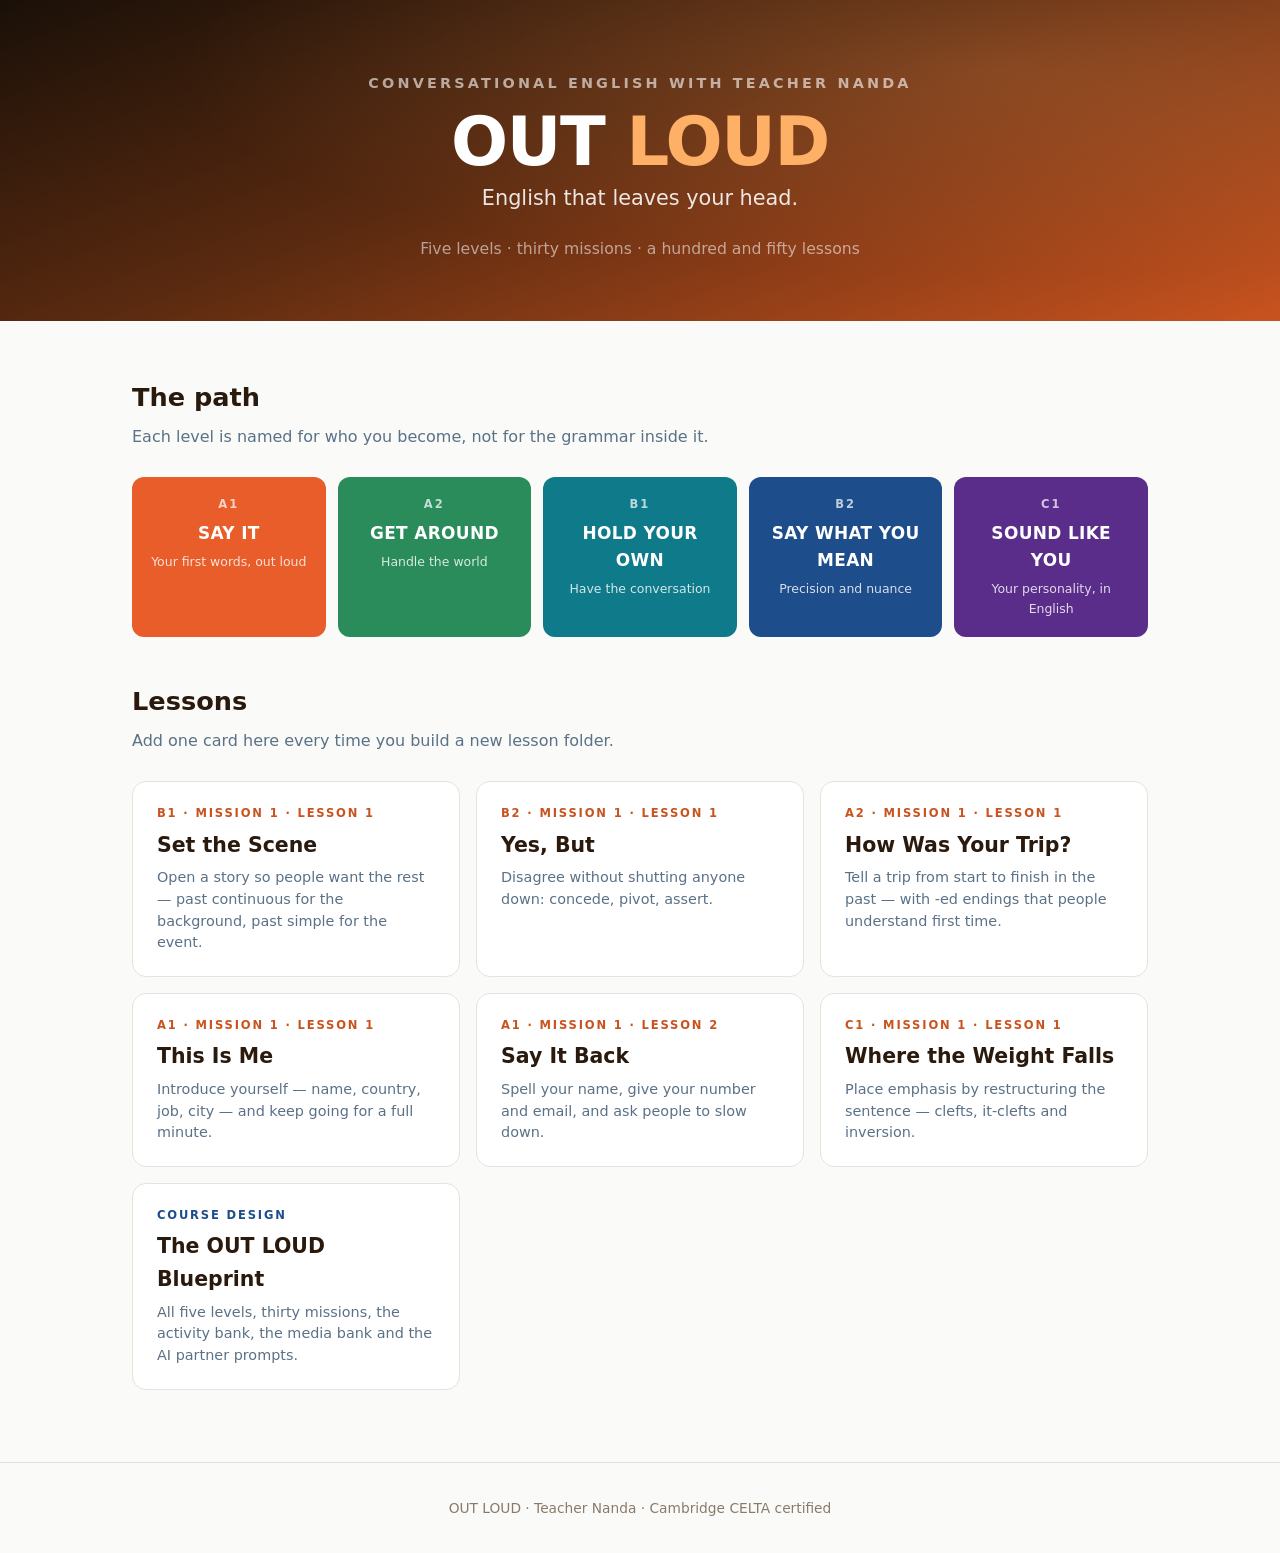
==== index.html @ fca95338 "Initial commit" ====
<!DOCTYPE html>
<html lang="en">
<head>
<meta charset="UTF-8">
<meta name="viewport" content="width=device-width, initial-scale=1.0">
<title>OUT LOUD — English with Teacher Nanda</title>
<style>
*,*::before,*::after{box-sizing:border-box;margin:0;padding:0}
body{font-family:'Segoe UI',system-ui,sans-serif;background:#FAFAF8;color:#1C2B3A;line-height:1.6}
.hero{background:linear-gradient(160deg,#1A1008 0%,#5A2A10 45%,#C9531F 100%);color:#fff;padding:72px 32px 60px;text-align:center;position:relative;overflow:hidden}
.hero::after{content:"";position:absolute;inset:0;background:radial-gradient(ellipse at 78% 22%,rgba(255,176,103,.18) 0%,transparent 58%)}
.hero>*{position:relative;z-index:2}
.kicker{font-size:.9rem;letter-spacing:.22em;text-transform:uppercase;color:rgba(255,255,255,.6);font-weight:600}
h1{font-size:4.2rem;font-weight:900;letter-spacing:-.02em;line-height:1;margin:14px 0 6px}
h1 em{font-style:normal;color:#FFB067}
.tag{font-size:1.3rem;color:rgba(255,255,255,.88);font-weight:400}
.sub{font-size:.98rem;color:rgba(255,255,255,.55);margin-top:20px}
.wrap{max-width:1080px;margin:0 auto;padding:56px 32px 72px}
h2{font-size:1.6rem;font-weight:900;color:#2A1A0E;margin:0 0 6px}
.lede{color:#5A7186;margin-bottom:28px}
.levels{display:grid;grid-template-columns:repeat(5,1fr);gap:12px;margin-bottom:44px}
@media(max-width:900px){.levels{grid-template-columns:1fr 1fr}.hero h1{font-size:3rem}}
.lv{border-radius:12px;padding:18px 16px;color:#fff;text-align:center}
.lv b{display:block;font-size:.72rem;letter-spacing:.18em;opacity:.72;margin-bottom:6px}
.lv span{font-size:1.06rem;font-weight:900;letter-spacing:.02em}
.lv i{display:block;font-style:normal;font-size:.78rem;opacity:.82;margin-top:5px}
.l1{background:#E85D2A}.l2{background:#2A8C5A}.l3{background:#0E7A8A}.l4{background:#1E4D8C}.l5{background:#5B2D8B}
.cards{display:grid;grid-template-columns:repeat(auto-fill,minmax(288px,1fr));gap:16px}
.c{display:block;background:#fff;border:1px solid #E8E2DA;border-radius:14px;padding:22px 24px;text-decoration:none;color:inherit;transition:transform .18s,box-shadow .18s,border-color .18s}
.c:hover{transform:translateY(-4px);box-shadow:0 8px 24px rgba(42,26,14,.12);border-color:#C9531F}
.c .code{font-size:.72rem;letter-spacing:.16em;text-transform:uppercase;font-weight:800;color:#C9531F;margin-bottom:6px}
.c .t{font-size:1.28rem;font-weight:800;color:#2A1A0E;margin-bottom:6px}
.c .d{font-size:.9rem;color:#5A7186;line-height:1.5}
.c.doc .code{color:#1E4D8C}
footer{text-align:center;padding:34px;color:#8A7A6A;font-size:.86rem;border-top:1px solid #E8E2DA}
</style>
</head>
<body>
<header class="hero">
  <div class="kicker">Conversational English with teacher Nanda</div>
  <h1>OUT <em>LOUD</em></h1>
  <p class="tag">English that leaves your head.</p>
  <p class="sub">Five levels · thirty missions · a hundred and fifty lessons</p>
</header>

<div class="wrap">
  <h2>The path</h2>
  <p class="lede">Each level is named for who you become, not for the grammar inside it.</p>
  <div class="levels">
    <div class="lv l1"><b>A1</b><span>SAY IT</span><i>Your first words, out loud</i></div>
    <div class="lv l2"><b>A2</b><span>GET AROUND</span><i>Handle the world</i></div>
    <div class="lv l3"><b>B1</b><span>HOLD YOUR OWN</span><i>Have the conversation</i></div>
    <div class="lv l4"><b>B2</b><span>SAY WHAT YOU MEAN</span><i>Precision and nuance</i></div>
    <div class="lv l5"><b>C1</b><span>SOUND LIKE YOU</span><i>Your personality, in English</i></div>
  </div>

  <h2>Lessons</h2>
  <p class="lede">Add one card here every time you build a new lesson folder.</p>
  <div class="cards" id="cards"></div>
</div>

<footer>OUT LOUD · Teacher Nanda · Cambridge CELTA certified</footer>

<script>
var courses = [
  { level: 'B1', folder: 'B1-M1-L1', file: 'index.html', code: 'B1 · Mission 1 · Lesson 1', title: 'Set the Scene', desc: 'Open a story so people want the rest — past continuous for the background, past simple for the event.' },
  { level: 'B2', folder: 'B2-M1-L1', file: 'index.html', code: 'B2 · Mission 1 · Lesson 1', title: 'Yes, But', desc: 'Disagree without shutting anyone down: concede, pivot, assert.' },
  { level: 'A2', folder: 'A2-M1-L1', file: 'index.html', code: 'A2 · Mission 1 · Lesson 1', title: 'How Was Your Trip?', desc: 'Tell a trip from start to finish in the past — with -ed endings that people understand first time.' },
  { level: 'A1', folder: 'A1-M1-L1', file: 'index.html', code: 'A1 · Mission 1 · Lesson 1', title: 'This Is Me', desc: 'Introduce yourself — name, country, job, city — and keep going for a full minute.' },
  { level: 'A1', folder: 'A1-M1-L2', file: 'index.html', code: 'A1 · Mission 1 · Lesson 2', title: 'Say It Back', desc: 'Spell your name, give your number and email, and ask people to slow down.' },
  { level: 'C1', folder: 'C1-M1-L1', file: 'index.html', code: 'C1 · Mission 1 · Lesson 1', title: 'Where the Weight Falls', desc: 'Place emphasis by restructuring the sentence — clefts, it-clefts and inversion.' }
];
var docs = [
  { folder: '', file: 'blueprint.html', code: 'Course design', title: 'The OUT LOUD Blueprint', desc: 'All five levels, thirty missions, the activity bank, the media bank and the AI partner prompts.' }
];
var host = document.getElementById('cards');
courses.concat([]).forEach(function(c){
  var a = document.createElement('a');
  a.className = 'c'; a.href = c.folder + '/' + c.file;
  a.innerHTML = '<div class="code">' + c.code + '</div><div class="t">' + c.title + '</div><div class="d">' + c.desc + '</div>';
  host.appendChild(a);
});
docs.forEach(function(c){
  var a = document.createElement('a');
  a.className = 'c doc'; a.href = (c.folder ? c.folder + '/' : '') + c.file;
  a.innerHTML = '<div class="code">' + c.code + '</div><div class="t">' + c.title + '</div><div class="d">' + c.desc + '</div>';
  host.appendChild(a);
});
</script>
</body>
</html>
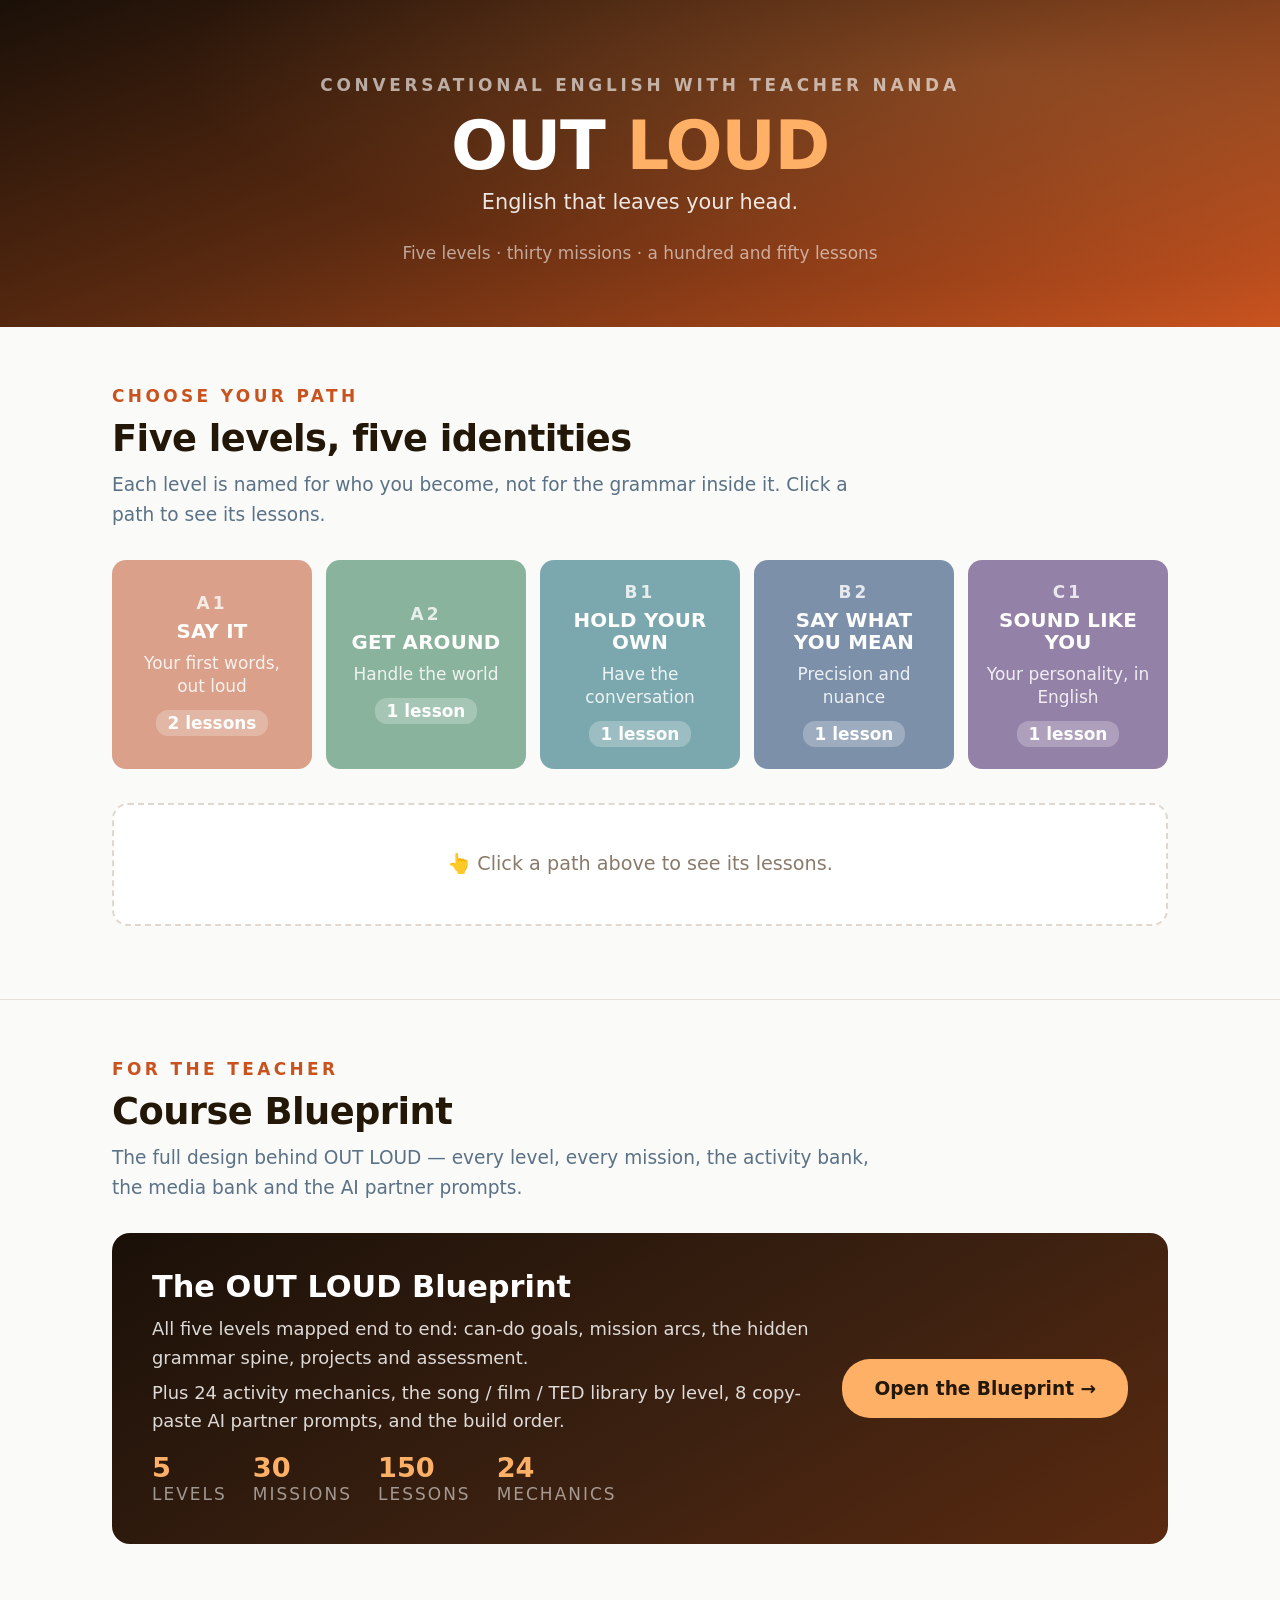
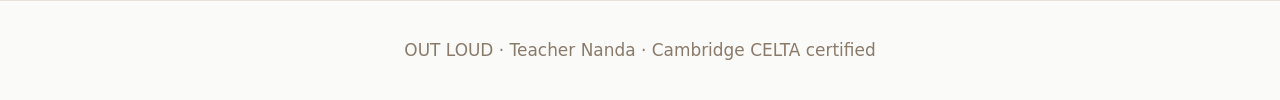
==== commit 7428bf7a: "updates" ====
--- a/index.html
+++ b/index.html
@@ -6,36 +6,82 @@
 <title>OUT LOUD — English with Teacher Nanda</title>
 <style>
 *,*::before,*::after{box-sizing:border-box;margin:0;padding:0}
+html{scroll-behavior:smooth}
 body{font-family:'Segoe UI',system-ui,sans-serif;background:#FAFAF8;color:#1C2B3A;line-height:1.6}
+
+/* ── Hero ── */
 .hero{background:linear-gradient(160deg,#1A1008 0%,#5A2A10 45%,#C9531F 100%);color:#fff;padding:72px 32px 60px;text-align:center;position:relative;overflow:hidden}
 .hero::after{content:"";position:absolute;inset:0;background:radial-gradient(ellipse at 78% 22%,rgba(255,176,103,.18) 0%,transparent 58%)}
 .hero>*{position:relative;z-index:2}
-.kicker{font-size:.9rem;letter-spacing:.22em;text-transform:uppercase;color:rgba(255,255,255,.6);font-weight:600}
+.kicker{font-size:1.06rem;letter-spacing:.22em;text-transform:uppercase;color:rgba(255,255,255,.62);font-weight:600}
 h1{font-size:4.2rem;font-weight:900;letter-spacing:-.02em;line-height:1;margin:14px 0 6px}
 h1 em{font-style:normal;color:#FFB067}
 .tag{font-size:1.3rem;color:rgba(255,255,255,.88);font-weight:400}
-.sub{font-size:.98rem;color:rgba(255,255,255,.55);margin-top:20px}
-.wrap{max-width:1080px;margin:0 auto;padding:56px 32px 72px}
-h2{font-size:1.6rem;font-weight:900;color:#2A1A0E;margin:0 0 6px}
-.lede{color:#5A7186;margin-bottom:28px}
-.levels{display:grid;grid-template-columns:repeat(5,1fr);gap:12px;margin-bottom:44px}
-@media(max-width:900px){.levels{grid-template-columns:1fr 1fr}.hero h1{font-size:3rem}}
-.lv{border-radius:12px;padding:18px 16px;color:#fff;text-align:center}
-.lv b{display:block;font-size:.72rem;letter-spacing:.18em;opacity:.72;margin-bottom:6px}
-.lv span{font-size:1.06rem;font-weight:900;letter-spacing:.02em}
-.lv i{display:block;font-style:normal;font-size:.78rem;opacity:.82;margin-top:5px}
-.l1{background:#E85D2A}.l2{background:#2A8C5A}.l3{background:#0E7A8A}.l4{background:#1E4D8C}.l5{background:#5B2D8B}
-.cards{display:grid;grid-template-columns:repeat(auto-fill,minmax(288px,1fr));gap:16px}
-.c{display:block;background:#fff;border:1px solid #E8E2DA;border-radius:14px;padding:22px 24px;text-decoration:none;color:inherit;transition:transform .18s,box-shadow .18s,border-color .18s}
-.c:hover{transform:translateY(-4px);box-shadow:0 8px 24px rgba(42,26,14,.12);border-color:#C9531F}
-.c .code{font-size:.72rem;letter-spacing:.16em;text-transform:uppercase;font-weight:800;color:#C9531F;margin-bottom:6px}
-.c .t{font-size:1.28rem;font-weight:800;color:#2A1A0E;margin-bottom:6px}
-.c .d{font-size:.9rem;color:#5A7186;line-height:1.5}
-.c.doc .code{color:#1E4D8C}
-footer{text-align:center;padding:34px;color:#8A7A6A;font-size:.86rem;border-top:1px solid #E8E2DA}
+.sub{font-size:1.06rem;color:rgba(255,255,255,.58);margin-top:20px}
+
+/* ── Layout ── */
+.wrap{max-width:1120px;margin:0 auto;padding:0 32px}
+section{padding:56px 0}
+section+section{border-top:1px solid #E8E2DA}
+.sec-label{font-size:1.06rem;letter-spacing:.2em;text-transform:uppercase;font-weight:800;color:#C9531F;margin-bottom:8px}
+h2.sec-title{font-size:2.3rem;font-weight:900;color:#231708;line-height:1.15;margin-bottom:10px;letter-spacing:-.015em}
+.lede{font-size:1.16rem;color:#5A7186;max-width:760px;margin-bottom:30px}
+
+/* ── Path selector ── */
+.levels{display:grid;grid-template-columns:repeat(5,1fr);gap:14px}
+@media(max-width:980px){.levels{grid-template-columns:1fr 1fr}}
+@media(max-width:560px){.levels{grid-template-columns:1fr}.hero h1{font-size:3rem}}
+.lv{--c:#E85D2A;border:none;border-radius:14px;padding:22px 16px;color:#fff;text-align:center;cursor:pointer;
+   font-family:inherit;background:var(--c);position:relative;transition:transform .18s,box-shadow .18s,filter .18s,opacity .18s;
+   opacity:.6;filter:saturate(.7)}
+.lv:hover{transform:translateY(-4px);opacity:.92;filter:none}
+.lv.on{opacity:1;filter:none;transform:translateY(-4px);box-shadow:0 10px 26px rgba(35,23,8,.3)}
+.lv .code{display:block;font-size:1.06rem;letter-spacing:.18em;opacity:.82;margin-bottom:8px;font-weight:700}
+.lv .name{display:block;font-size:1.24rem;font-weight:900;letter-spacing:.01em;line-height:1.15}
+.lv .desc{display:block;font-size:1.06rem;opacity:.88;margin-top:8px;font-weight:400;line-height:1.35}
+.lv .count{display:inline-block;margin-top:12px;background:rgba(255,255,255,.25);border-radius:12px;
+   padding:3px 12px;font-size:1.06rem;font-weight:700}
+.lv .tick{position:absolute;top:9px;right:13px;font-size:1.1rem;opacity:0;transition:opacity .18s}
+.lv.on .tick{opacity:1}
+.l-a1{--c:#E85D2A}.l-a2{--c:#2A8C5A}.l-b1{--c:#0E7A8A}.l-b2{--c:#1E4D8C}.l-c1{--c:#5B2D8B}
+
+/* ── Lesson panel ── */
+#panel{margin-top:34px;min-height:140px}
+.panel-head{display:flex;align-items:baseline;gap:14px;flex-wrap:wrap;margin-bottom:6px}
+.panel-head h3{font-size:1.8rem;font-weight:900}
+.panel-head .pill{background:#F0E6DC;color:#5A4636;border-radius:14px;padding:3px 14px;font-size:1.06rem;font-weight:700}
+.panel-sub{color:#5A7186;font-size:1.12rem;margin-bottom:22px;max-width:740px}
+.empty{background:#fff;border:2px dashed #E0D8CE;border-radius:16px;padding:44px 30px;text-align:center;color:#8A7A6A;font-size:1.2rem}
+.empty b{color:#C9531F}
+.cards{display:grid;grid-template-columns:repeat(auto-fill,minmax(300px,1fr));gap:16px}
+.c{display:block;background:#fff;border:1px solid #E8E2DA;border-radius:14px;padding:22px 24px;text-decoration:none;
+   color:inherit;transition:transform .18s,box-shadow .18s,border-color .18s;border-left:5px solid var(--c,#C9531F)}
+.c:hover{transform:translateY(-4px);box-shadow:0 10px 26px rgba(35,23,8,.14);border-color:var(--c,#C9531F)}
+.c .code{font-size:1.06rem;letter-spacing:.14em;text-transform:uppercase;font-weight:800;color:var(--c,#C9531F);margin-bottom:6px}
+.c .t{font-size:1.34rem;font-weight:800;color:#231708;margin-bottom:6px;line-height:1.2}
+.c .d{font-size:1.06rem;color:#5A7186;line-height:1.5}
+.c .go{margin-top:12px;font-size:1.06rem;font-weight:700;color:var(--c,#C9531F)}
+.soon{background:#FBF8F4;border:2px dashed #E0D8CE;border-radius:14px;padding:22px 24px;color:#8A7A6A;font-size:1.06rem;line-height:1.5}
+.soon b{color:#5A4636;display:block;font-size:1.16rem;margin-bottom:4px}
+
+/* ── Blueprint ── */
+.bp{background:linear-gradient(150deg,#1A1008 0%,#3A2010 55%,#5A2A10 100%);border-radius:18px;padding:36px 40px;color:#fff;
+   display:flex;gap:32px;align-items:center;flex-wrap:wrap}
+.bp-txt{flex:1;min-width:300px}
+.bp h3{font-size:1.9rem;font-weight:900;margin-bottom:10px;line-height:1.2}
+.bp p{color:rgba(255,255,255,.84);font-size:1.12rem;margin-bottom:6px}
+.bp .stats{display:flex;gap:26px;margin-top:18px;flex-wrap:wrap}
+.bp .stat b{display:block;font-size:1.7rem;font-weight:900;color:#FFB067;line-height:1}
+.bp .stat span{font-size:1.06rem;letter-spacing:.12em;text-transform:uppercase;color:rgba(255,255,255,.55)}
+.bp-btn{background:#FFB067;color:#231708;text-decoration:none;font-weight:800;font-size:1.16rem;
+   padding:15px 32px;border-radius:28px;white-space:nowrap;transition:transform .18s,filter .18s}
+.bp-btn:hover{transform:translateY(-3px);filter:brightness(1.08)}
+
+footer{text-align:center;padding:36px;color:#8A7A6A;font-size:1.06rem;border-top:1px solid #E8E2DA}
 </style>
 </head>
 <body>
+
 <header class="hero">
   <div class="kicker">Conversational English with teacher Nanda</div>
   <h1>OUT <em>LOUD</em></h1>
@@ -43,49 +89,124 @@
   <p class="sub">Five levels · thirty missions · a hundred and fifty lessons</p>
 </header>
 
-<div class="wrap">
-  <h2>The path</h2>
-  <p class="lede">Each level is named for who you become, not for the grammar inside it.</p>
-  <div class="levels">
-    <div class="lv l1"><b>A1</b><span>SAY IT</span><i>Your first words, out loud</i></div>
-    <div class="lv l2"><b>A2</b><span>GET AROUND</span><i>Handle the world</i></div>
-    <div class="lv l3"><b>B1</b><span>HOLD YOUR OWN</span><i>Have the conversation</i></div>
-    <div class="lv l4"><b>B2</b><span>SAY WHAT YOU MEAN</span><i>Precision and nuance</i></div>
-    <div class="lv l5"><b>C1</b><span>SOUND LIKE YOU</span><i>Your personality, in English</i></div>
+<!-- ══════════ PATHS ══════════ -->
+<section>
+  <div class="wrap">
+    <div class="sec-label">Choose your path</div>
+    <h2 class="sec-title">Five levels, five identities</h2>
+    <p class="lede">Each level is named for who you become, not for the grammar inside it. Click a path to see its lessons.</p>
+
+    <div class="levels" id="levels"></div>
+
+    <div id="panel">
+      <div class="empty">👆 Click a path above to see its lessons.</div>
+    </div>
   </div>
-
-  <h2>Lessons</h2>
-  <p class="lede">Add one card here every time you build a new lesson folder.</p>
-  <div class="cards" id="cards"></div>
-</div>
+</section>
+
+<!-- ══════════ COURSE BLUEPRINT ══════════ -->
+<section>
+  <div class="wrap">
+    <div class="sec-label">For the teacher</div>
+    <h2 class="sec-title">Course Blueprint</h2>
+    <p class="lede">The full design behind OUT LOUD — every level, every mission, the activity bank, the media bank and the AI partner prompts.</p>
+
+    <div class="bp">
+      <div class="bp-txt">
+        <h3>The OUT LOUD Blueprint</h3>
+        <p>All five levels mapped end to end: can-do goals, mission arcs, the hidden grammar spine, projects and assessment.</p>
+        <p>Plus 24 activity mechanics, the song / film / TED library by level, 8 copy-paste AI partner prompts, and the build order.</p>
+        <div class="stats">
+          <div class="stat"><b>5</b><span>Levels</span></div>
+          <div class="stat"><b>30</b><span>Missions</span></div>
+          <div class="stat"><b>150</b><span>Lessons</span></div>
+          <div class="stat"><b>24</b><span>Mechanics</span></div>
+        </div>
+      </div>
+      <a class="bp-btn" href="blueprint.html">Open the Blueprint →</a>
+    </div>
+  </div>
+</section>
 
 <footer>OUT LOUD · Teacher Nanda · Cambridge CELTA certified</footer>
 
 <script>
-var courses = [
-  { level: 'B1', folder: 'B1-M1-L1', file: 'index.html', code: 'B1 · Mission 1 · Lesson 1', title: 'Set the Scene', desc: 'Open a story so people want the rest — past continuous for the background, past simple for the event.' },
-  { level: 'B2', folder: 'B2-M1-L1', file: 'index.html', code: 'B2 · Mission 1 · Lesson 1', title: 'Yes, But', desc: 'Disagree without shutting anyone down: concede, pivot, assert.' },
-  { level: 'A2', folder: 'A2-M1-L1', file: 'index.html', code: 'A2 · Mission 1 · Lesson 1', title: 'How Was Your Trip?', desc: 'Tell a trip from start to finish in the past — with -ed endings that people understand first time.' },
-  { level: 'A1', folder: 'A1-M1-L1', file: 'index.html', code: 'A1 · Mission 1 · Lesson 1', title: 'This Is Me', desc: 'Introduce yourself — name, country, job, city — and keep going for a full minute.' },
-  { level: 'A1', folder: 'A1-M1-L2', file: 'index.html', code: 'A1 · Mission 1 · Lesson 2', title: 'Say It Back', desc: 'Spell your name, give your number and email, and ask people to slow down.' },
-  { level: 'C1', folder: 'C1-M1-L1', file: 'index.html', code: 'C1 · Mission 1 · Lesson 1', title: 'Where the Weight Falls', desc: 'Place emphasis by restructuring the sentence — clefts, it-clefts and inversion.' }
+var LEVELS = [
+  { id:'A1', cls:'l-a1', color:'#E85D2A', name:'SAY IT',            desc:'Your first words, out loud',   blurb:'Your first 1,000 words — out loud. By the end you can hold a five-minute conversation with a stranger.' },
+  { id:'A2', cls:'l-a2', color:'#2A8C5A', name:'GET AROUND',        desc:'Handle the world',             blurb:'Handle the world in English. Travel for two weeks without switching out of English once.' },
+  { id:'B1', cls:'l-b1', color:'#0E7A8A', name:'HOLD YOUR OWN',     desc:'Have the conversation',        blurb:'Have the conversation, do not just survive it. Tell a story at dinner and get the laugh in the right place.' },
+  { id:'B2', cls:'l-b2', color:'#1E4D8C', name:'SAY WHAT YOU MEAN', desc:'Precision and nuance',         blurb:'Precision, opinion, nuance. Disagree with your boss and have it land exactly how you intended.' },
+  { id:'C1', cls:'l-c1', color:'#5B2D8B', name:'SOUND LIKE YOU',    desc:'Your personality, in English', blurb:'Your personality, in English. People stop complimenting your English and simply talk to you.' }
 ];
-var docs = [
-  { folder: '', file: 'blueprint.html', code: 'Course design', title: 'The OUT LOUD Blueprint', desc: 'All five levels, thirty missions, the activity bank, the media bank and the AI partner prompts.' }
+
+var COURSES = [
+  { level:'A1', folder:'A1-M1-L1', code:'Mission 1 · Lesson 1', title:'This Is Me',             desc:'Introduce yourself — name, country, job, city — and keep going for a full minute.' },
+  { level:'A1', folder:'A1-M1-L2', code:'Mission 1 · Lesson 2', title:'Say It Back',            desc:'Spell your name, give your number and email, and ask people to slow down.' },
+  { level:'A2', folder:'A2-M1-L1', code:'Mission 1 · Lesson 1', title:'How Was Your Trip?',     desc:'Tell a trip from start to finish in the past — with -ed endings people understand first time.' },
+  { level:'B1', folder:'B1-M1-L1', code:'Mission 1 · Lesson 1', title:'Set the Scene',          desc:'Open a story so people want the rest — past continuous for the background, past simple for the event.' },
+  { level:'B2', folder:'B2-M1-L1', code:'Mission 1 · Lesson 1', title:'Yes, But',               desc:'Disagree without shutting anyone down: concede, pivot, assert.' },
+  { level:'C1', folder:'C1-M1-L1', code:'Mission 1 · Lesson 1', title:'Where the Weight Falls', desc:'Place emphasis by restructuring the sentence — clefts, it-clefts and inversion.' }
 ];
-var host = document.getElementById('cards');
-courses.concat([]).forEach(function(c){
-  var a = document.createElement('a');
-  a.className = 'c'; a.href = c.folder + '/' + c.file;
-  a.innerHTML = '<div class="code">' + c.code + '</div><div class="t">' + c.title + '</div><div class="d">' + c.desc + '</div>';
-  host.appendChild(a);
+
+var host = document.getElementById('levels');
+var panel = document.getElementById('panel');
+var active = null;
+
+LEVELS.forEach(function (lv) {
+  var n = COURSES.filter(function (c) { return c.level === lv.id; }).length;
+  var b = document.createElement('button');
+  b.className = 'lv ' + lv.cls;
+  b.setAttribute('aria-pressed', 'false');
+  b.innerHTML = '<span class="tick">●</span>'
+    + '<span class="code">' + lv.id + '</span>'
+    + '<span class="name">' + lv.name + '</span>'
+    + '<span class="desc">' + lv.desc + '</span>'
+    + '<span class="count">' + n + (n === 1 ? ' lesson' : ' lessons') + '</span>';
+  b.onclick = function () { select(lv.id); };
+  host.appendChild(b);
 });
-docs.forEach(function(c){
-  var a = document.createElement('a');
-  a.className = 'c doc'; a.href = (c.folder ? c.folder + '/' : '') + c.file;
-  a.innerHTML = '<div class="code">' + c.code + '</div><div class="t">' + c.title + '</div><div class="d">' + c.desc + '</div>';
-  host.appendChild(a);
-});
+
+function select(id) {
+  active = (active === id) ? null : id;    /* click the same path again to close it */
+  render();
+}
+
+function render() {
+  Array.prototype.forEach.call(host.children, function (el, i) {
+    var on = LEVELS[i].id === active;
+    el.classList.toggle('on', on);
+    el.setAttribute('aria-pressed', on ? 'true' : 'false');
+  });
+
+  if (!active) {
+    panel.innerHTML = '<div class="empty">👆 Click a path above to see its lessons.</div>';
+    return;
+  }
+
+  var lv = LEVELS.filter(function (l) { return l.id === active; })[0];
+  var list = COURSES.filter(function (c) { return c.level === active; });
+
+  var html = '<div class="panel-head">'
+    + '<h3 style="color:' + lv.color + '">' + lv.id + ' · ' + lv.name + '</h3>'
+    + '<span class="pill">' + list.length + (list.length === 1 ? ' lesson ready' : ' lessons ready') + '</span>'
+    + '</div>'
+    + '<p class="panel-sub">' + lv.blurb + '</p>'
+    + '<div class="cards">';
+
+  list.forEach(function (c) {
+    html += '<a class="c" style="--c:' + lv.color + '" href="' + c.folder + '/index.html">'
+      + '<div class="code">' + c.code + '</div>'
+      + '<div class="t">' + c.title + '</div>'
+      + '<div class="d">' + c.desc + '</div>'
+      + '<div class="go">Open the lesson →</div>'
+      + '</a>';
+  });
+
+  html += '<div class="soon"><b>More coming</b>Mission 1 finishes with five lessons, ending in a project and a Can-Do Check. New lessons appear here as they are built.</div>'
+       + '</div>';
+
+  panel.innerHTML = html;
+}
 </script>
 </body>
 </html>
